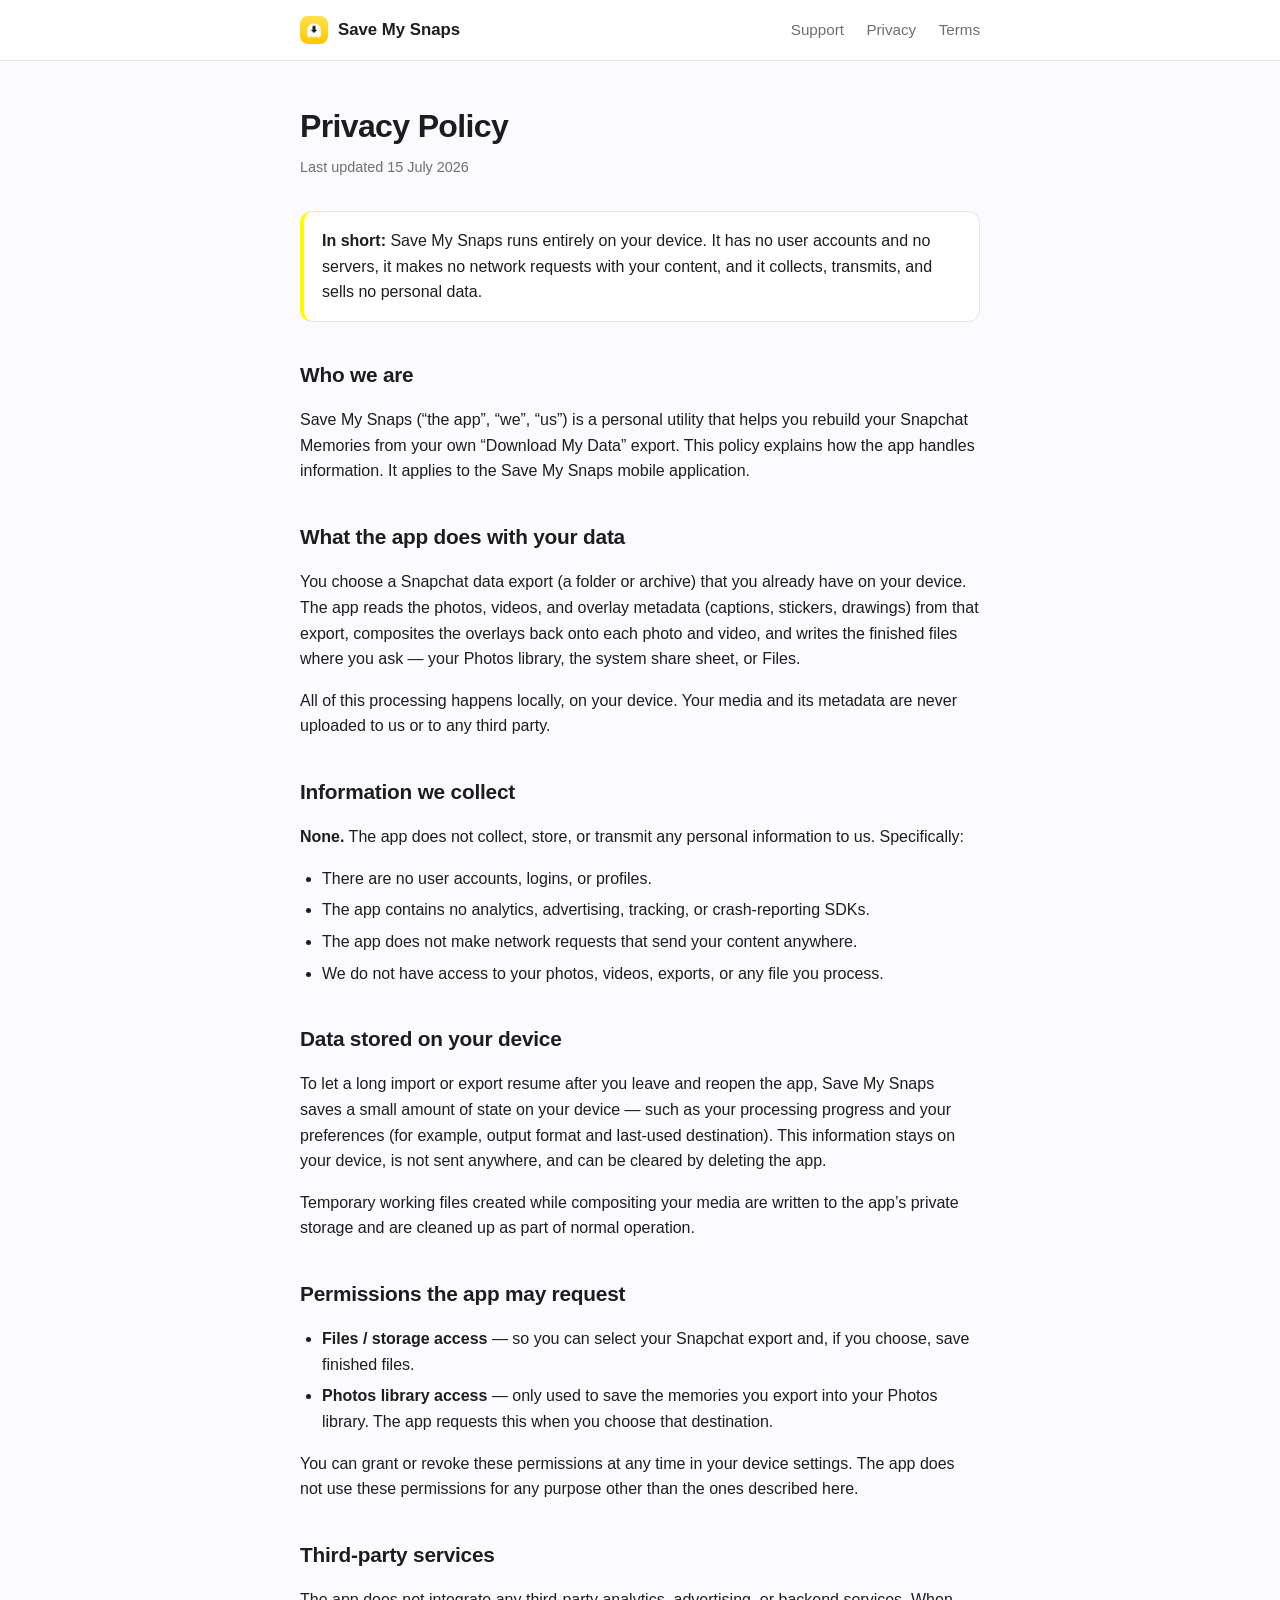
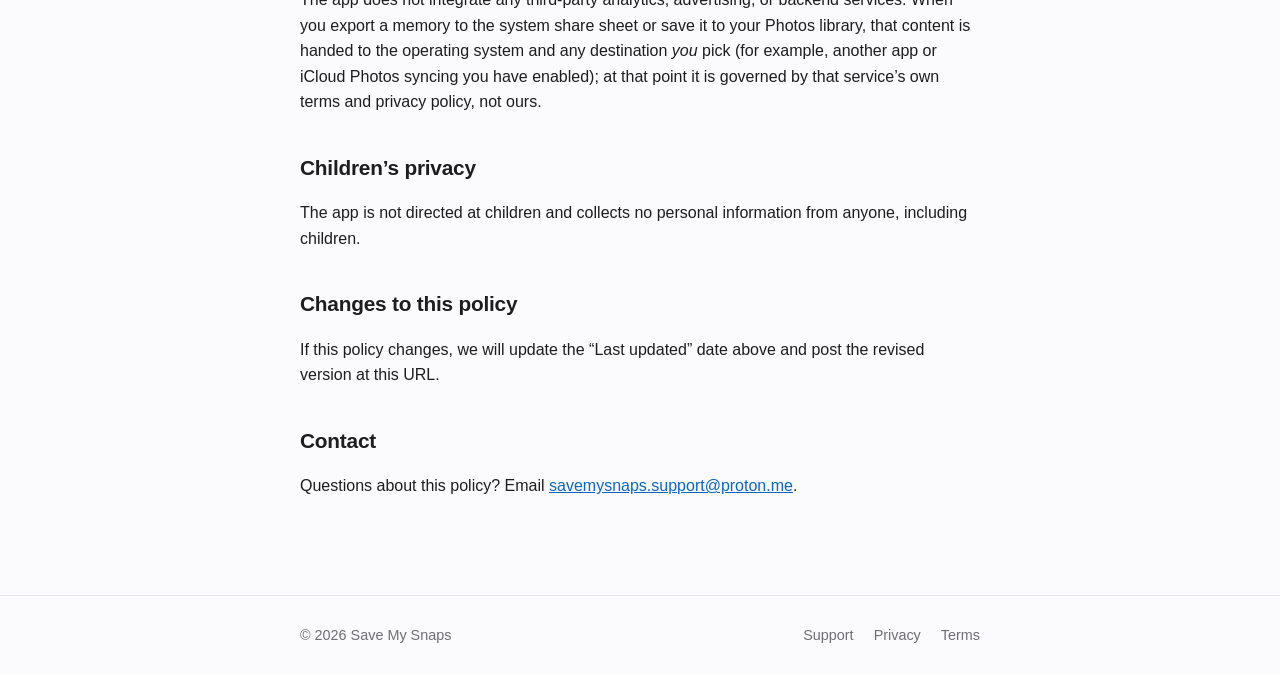
==== privacy.html @ fc8c82b7 "Add Save My Snaps docs site (landing, privacy, support, terms)" ====
<!DOCTYPE html>
<html lang="en">
<head>
  <meta charset="utf-8">
  <meta name="viewport" content="width=device-width, initial-scale=1">
  <title>Privacy Policy · Save My Snaps</title>
  <meta name="description" content="Save My Snaps privacy policy. The app runs entirely on your device and collects no personal data.">
  <link rel="stylesheet" href="style.css">
  <link rel="icon" type="image/png" href="app_icon.png">
  <link rel="apple-touch-icon" href="app_icon.png">
</head>
<body>
  <header class="site">
    <div class="wrap">
      <a class="brand" href="index.html"><img class="logo" src="app_icon.png" alt=""> Save My Snaps</a>
      <nav class="site">
        <a href="support.html">Support</a>
        <a href="privacy.html">Privacy</a>
        <a href="terms.html">Terms</a>
      </nav>
    </div>
  </header>

  <main class="doc">
    <div class="wrap">
      <h1>Privacy Policy</h1>
      <p class="updated">Last updated 15 July 2026</p>

      <div class="callout">
        <p><strong>In short:</strong> Save My Snaps runs entirely on your device. It has no user accounts and no servers, it makes no network requests with your content, and it collects, transmits, and sells no personal data.</p>
      </div>

      <h2>Who we are</h2>
      <p>Save My Snaps (“the app”, “we”, “us”) is a personal utility that helps you rebuild your Snapchat Memories from your own “Download My Data” export. This policy explains how the app handles information. It applies to the Save My Snaps mobile application.</p>

      <h2>What the app does with your data</h2>
      <p>You choose a Snapchat data export (a folder or archive) that you already have on your device. The app reads the photos, videos, and overlay metadata (captions, stickers, drawings) from that export, composites the overlays back onto each photo and video, and writes the finished files where you ask — your Photos library, the system share sheet, or Files.</p>
      <p>All of this processing happens locally, on your device. Your media and its metadata are never uploaded to us or to any third party.</p>

      <h2>Information we collect</h2>
      <p><strong>None.</strong> The app does not collect, store, or transmit any personal information to us. Specifically:</p>
      <ul>
        <li>There are no user accounts, logins, or profiles.</li>
        <li>The app contains no analytics, advertising, tracking, or crash-reporting SDKs.</li>
        <li>The app does not make network requests that send your content anywhere.</li>
        <li>We do not have access to your photos, videos, exports, or any file you process.</li>
      </ul>

      <h2>Data stored on your device</h2>
      <p>To let a long import or export resume after you leave and reopen the app, Save My Snaps saves a small amount of state on your device — such as your processing progress and your preferences (for example, output format and last-used destination). This information stays on your device, is not sent anywhere, and can be cleared by deleting the app.</p>
      <p>Temporary working files created while compositing your media are written to the app’s private storage and are cleaned up as part of normal operation.</p>

      <h2>Permissions the app may request</h2>
      <ul>
        <li><strong>Files / storage access</strong> — so you can select your Snapchat export and, if you choose, save finished files.</li>
        <li><strong>Photos library access</strong> — only used to save the memories you export into your Photos library. The app requests this when you choose that destination.</li>
      </ul>
      <p>You can grant or revoke these permissions at any time in your device settings. The app does not use these permissions for any purpose other than the ones described here.</p>

      <h2>Third-party services</h2>
      <p>The app does not integrate any third-party analytics, advertising, or backend services. When you export a memory to the system share sheet or save it to your Photos library, that content is handed to the operating system and any destination <em>you</em> pick (for example, another app or iCloud Photos syncing you have enabled); at that point it is governed by that service’s own terms and privacy policy, not ours.</p>

      <h2>Children’s privacy</h2>
      <p>The app is not directed at children and collects no personal information from anyone, including children.</p>

      <h2>Changes to this policy</h2>
      <p>If this policy changes, we will update the “Last updated” date above and post the revised version at this URL.</p>

      <h2>Contact</h2>
      <p>Questions about this policy? Email <a href="mailto:savemysnaps.support@proton.me">savemysnaps.support@proton.me</a>.</p>
    </div>
  </main>

  <footer class="site">
    <div class="wrap">
      <span>© 2026 Save My Snaps</span>
      <nav>
        <a href="support.html">Support</a>
        <a href="privacy.html">Privacy</a>
        <a href="terms.html">Terms</a>
      </nav>
    </div>
  </footer>
</body>
</html>
---- style.css ----
:root {
  color-scheme: light dark;
  --bg: #fbfbfd;
  --surface: #ffffff;
  --text: #1d1d1f;
  --muted: #6e6e73;
  --border: #e5e5ea;
  --accent: #fffc00;      /* Snapchat yellow */
  --accent-ink: #1d1d1f;
  --link: #0a66c2;
  --radius: 16px;
  --maxw: 720px;
}

@media (prefers-color-scheme: dark) {
  :root {
    --bg: #000000;
    --surface: #1c1c1e;
    --text: #f5f5f7;
    --muted: #98989d;
    --border: #38383a;
    --link: #4aa3ff;
  }
}

* { box-sizing: border-box; }

html { -webkit-text-size-adjust: 100%; }

body {
  margin: 0;
  font-family: -apple-system, BlinkMacSystemFont, "Segoe UI", Roboto, Helvetica, Arial, sans-serif;
  line-height: 1.6;
  color: var(--text);
  background: var(--bg);
  -webkit-font-smoothing: antialiased;
}

.wrap {
  max-width: var(--maxw);
  margin: 0 auto;
  padding: 0 20px;
}

/* Header */
header.site {
  border-bottom: 1px solid var(--border);
  background: var(--surface);
  position: sticky;
  top: 0;
  z-index: 10;
  backdrop-filter: saturate(180%) blur(12px);
}
header.site .wrap {
  display: flex;
  align-items: center;
  justify-content: space-between;
  height: 60px;
}
.brand {
  display: flex;
  align-items: center;
  gap: 10px;
  font-weight: 700;
  font-size: 1.05rem;
  text-decoration: none;
  color: var(--text);
}
.brand .logo {
  width: 28px;
  height: 28px;
  border-radius: 8px;
  object-fit: cover;
  display: block;
}
nav.site a {
  color: var(--muted);
  text-decoration: none;
  margin-left: 18px;
  font-size: 0.95rem;
}
nav.site a:hover { color: var(--text); }

/* Hero */
.hero {
  text-align: center;
  padding: 72px 0 48px;
}
.hero .logo-lg {
  width: 88px;
  height: 88px;
  border-radius: 22px;
  object-fit: cover;
  display: inline-block;
  margin-bottom: 24px;
  box-shadow: 0 8px 30px rgba(0,0,0,0.12);
}
.hero h1 {
  font-size: 2.6rem;
  line-height: 1.1;
  margin: 0 0 12px;
  letter-spacing: -0.02em;
}
.hero p.tagline {
  font-size: 1.25rem;
  color: var(--muted);
  margin: 0 auto;
  max-width: 32ch;
}

/* Buttons */
.cta {
  display: inline-flex;
  align-items: center;
  gap: 8px;
  margin: 28px 8px 0;
  padding: 12px 22px;
  border-radius: 999px;
  font-weight: 600;
  text-decoration: none;
  border: 1px solid var(--border);
  color: var(--text);
  background: var(--surface);
}
.cta.primary {
  background: var(--accent);
  color: var(--accent-ink);
  border-color: transparent;
}

/* Feature grid */
.features {
  display: grid;
  grid-template-columns: repeat(auto-fit, minmax(200px, 1fr));
  gap: 16px;
  padding: 24px 0 8px;
}
.card {
  background: var(--surface);
  border: 1px solid var(--border);
  border-radius: var(--radius);
  padding: 22px;
}
.card .ico { font-size: 26px; }
.card h3 { margin: 12px 0 6px; font-size: 1.05rem; }
.card p { margin: 0; color: var(--muted); font-size: 0.95rem; }

/* Content pages */
main.doc { padding: 40px 0 24px; }
main.doc h1 { font-size: 2rem; letter-spacing: -0.02em; margin: 0 0 4px; }
main.doc .updated { color: var(--muted); font-size: 0.9rem; margin: 0 0 32px; }
main.doc h2 { font-size: 1.3rem; margin: 36px 0 8px; letter-spacing: -0.01em; }
main.doc p, main.doc li { color: var(--text); }
main.doc ul { padding-left: 22px; }
main.doc li { margin: 6px 0; }
main.doc a { color: var(--link); }
.callout {
  background: var(--surface);
  border: 1px solid var(--border);
  border-left: 4px solid var(--accent);
  border-radius: 12px;
  padding: 16px 18px;
  margin: 20px 0;
}
.callout p { margin: 0; }

/* Footer */
footer.site {
  border-top: 1px solid var(--border);
  margin-top: 56px;
  padding: 28px 0;
  color: var(--muted);
  font-size: 0.9rem;
}
footer.site .wrap {
  display: flex;
  flex-wrap: wrap;
  gap: 12px 20px;
  justify-content: space-between;
  align-items: center;
}
footer.site a { color: var(--muted); text-decoration: none; }
footer.site a:hover { color: var(--text); }
footer.site nav a { margin-left: 16px; }

@media (max-width: 480px) {
  .hero h1 { font-size: 2rem; }
  .hero { padding: 48px 0 32px; }
  nav.site a { margin-left: 12px; font-size: 0.9rem; }
}
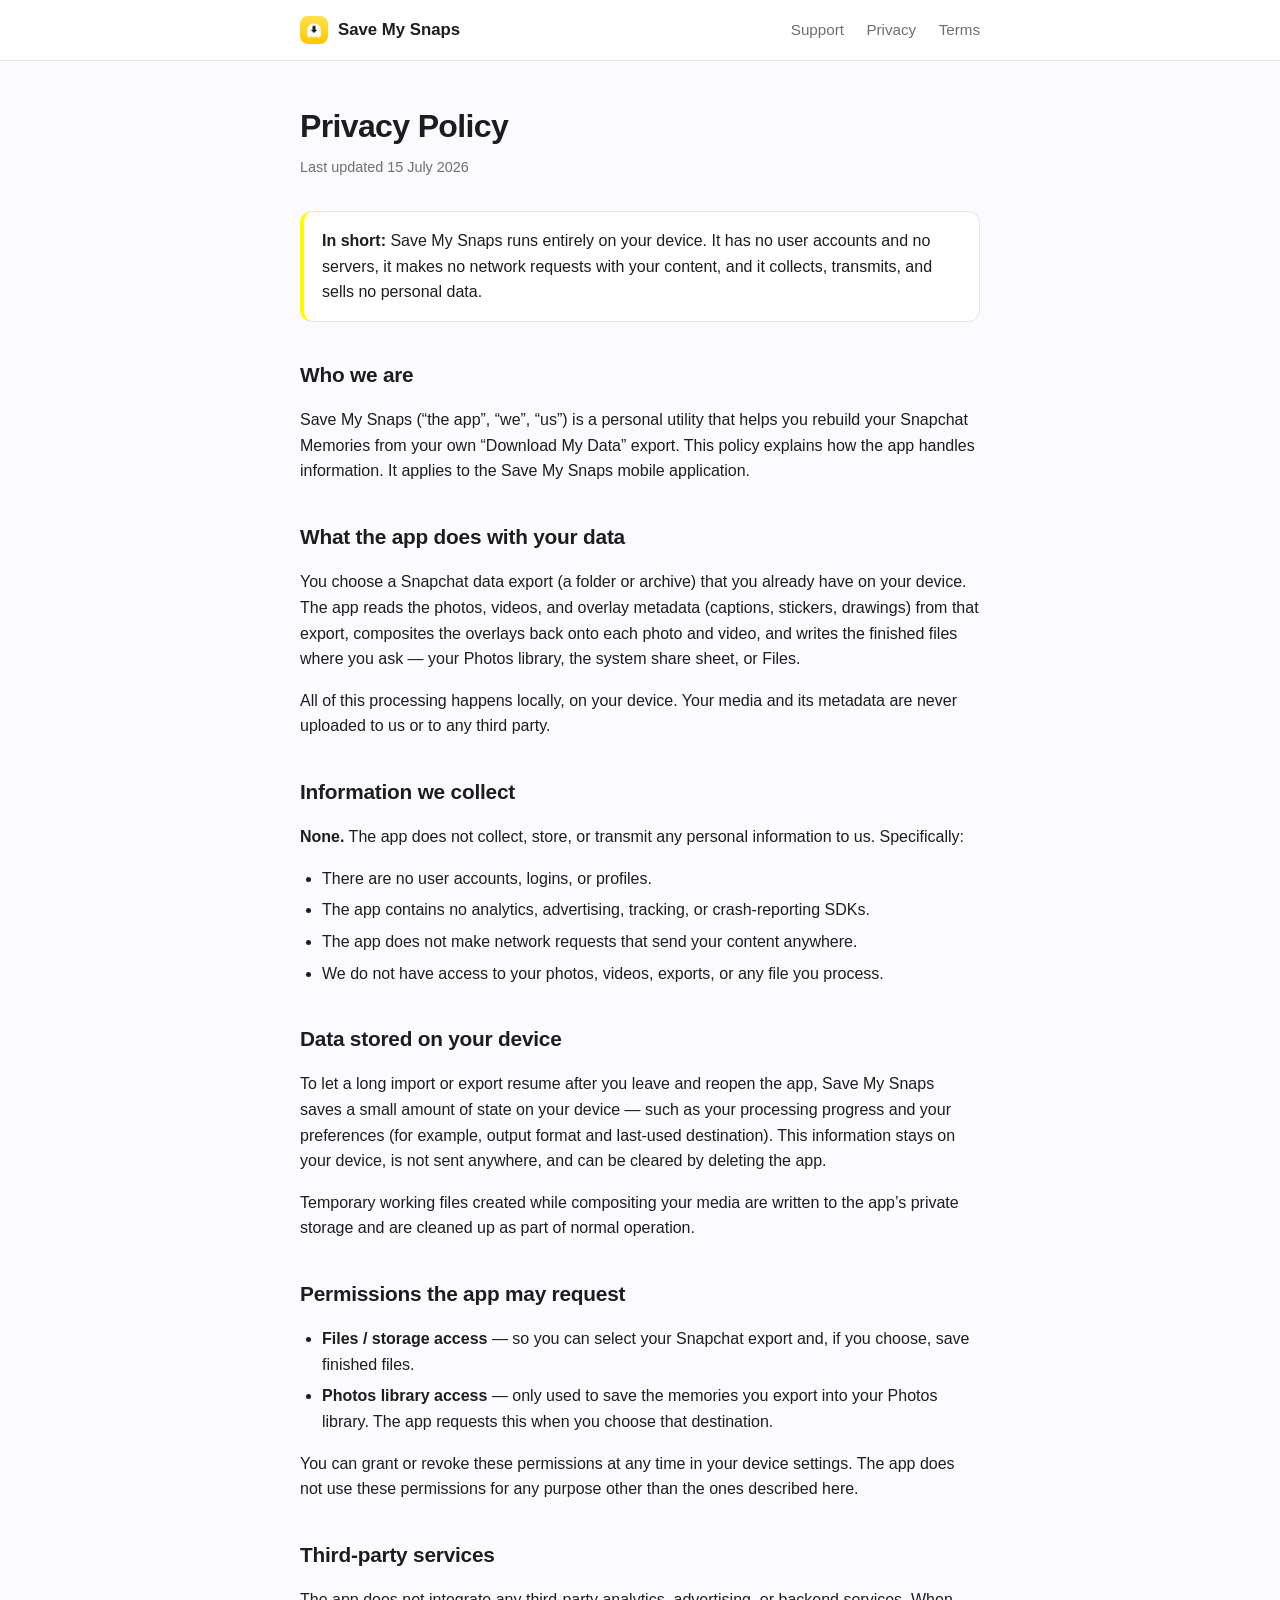
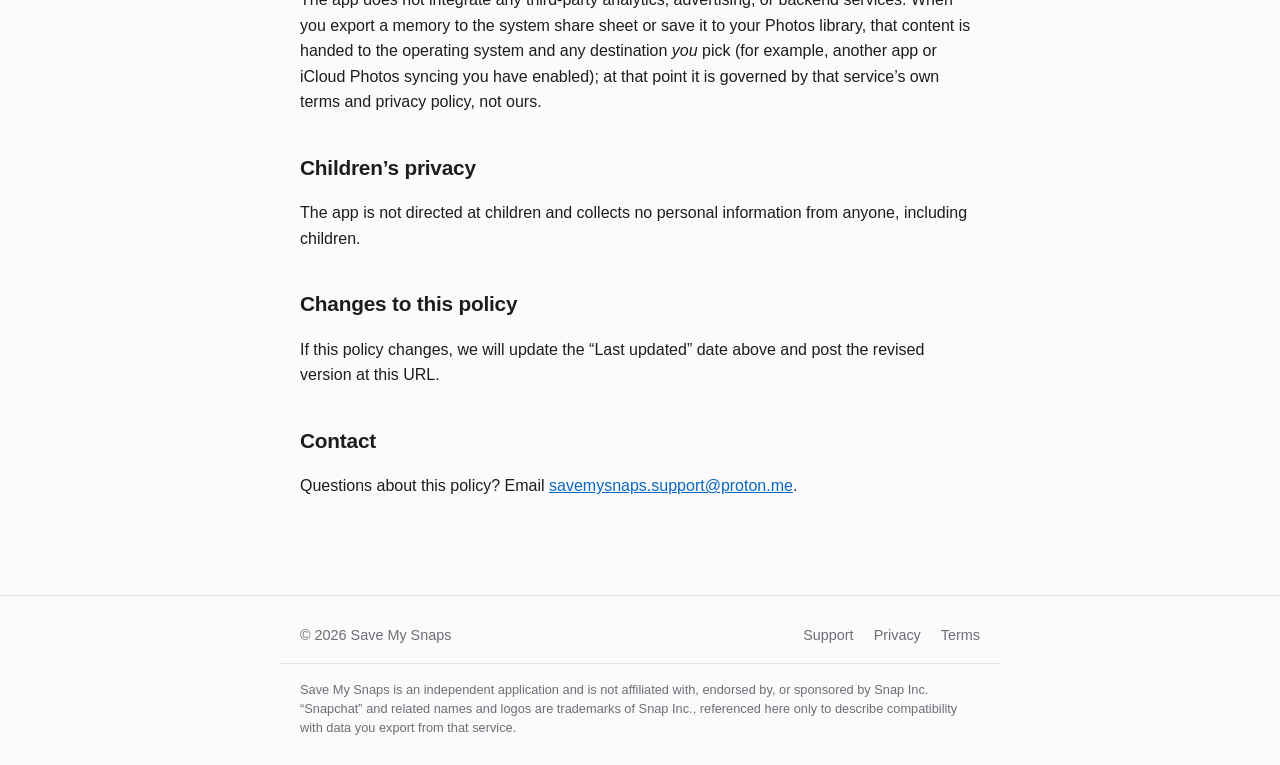
==== commit e68fcdeb: "Defensive trademark posture: nominative-only Snapchat refs, disclaimers, store listing" ====
--- a/privacy.html
+++ b/privacy.html
@@ -80,6 +80,9 @@
         <a href="terms.html">Terms</a>
       </nav>
     </div>
+    <div class="wrap tm">
+      <p>Save My Snaps is an independent application and is not affiliated with, endorsed by, or sponsored by Snap Inc. “Snapchat” and related names and logos are trademarks of Snap Inc., referenced here only to describe compatibility with data you export from that service.</p>
+    </div>
   </footer>
 </body>
 </html>
--- a/style.css
+++ b/style.css
@@ -182,6 +182,17 @@
 footer.site a { color: var(--muted); text-decoration: none; }
 footer.site a:hover { color: var(--text); }
 footer.site nav a { margin-left: 16px; }
+footer.site .tm {
+  margin-top: 16px;
+  padding-top: 16px;
+  border-top: 1px solid var(--border);
+}
+footer.site .tm p {
+  margin: 0;
+  font-size: 0.8rem;
+  line-height: 1.5;
+  color: var(--muted);
+}
 
 @media (max-width: 480px) {
   .hero h1 { font-size: 2rem; }
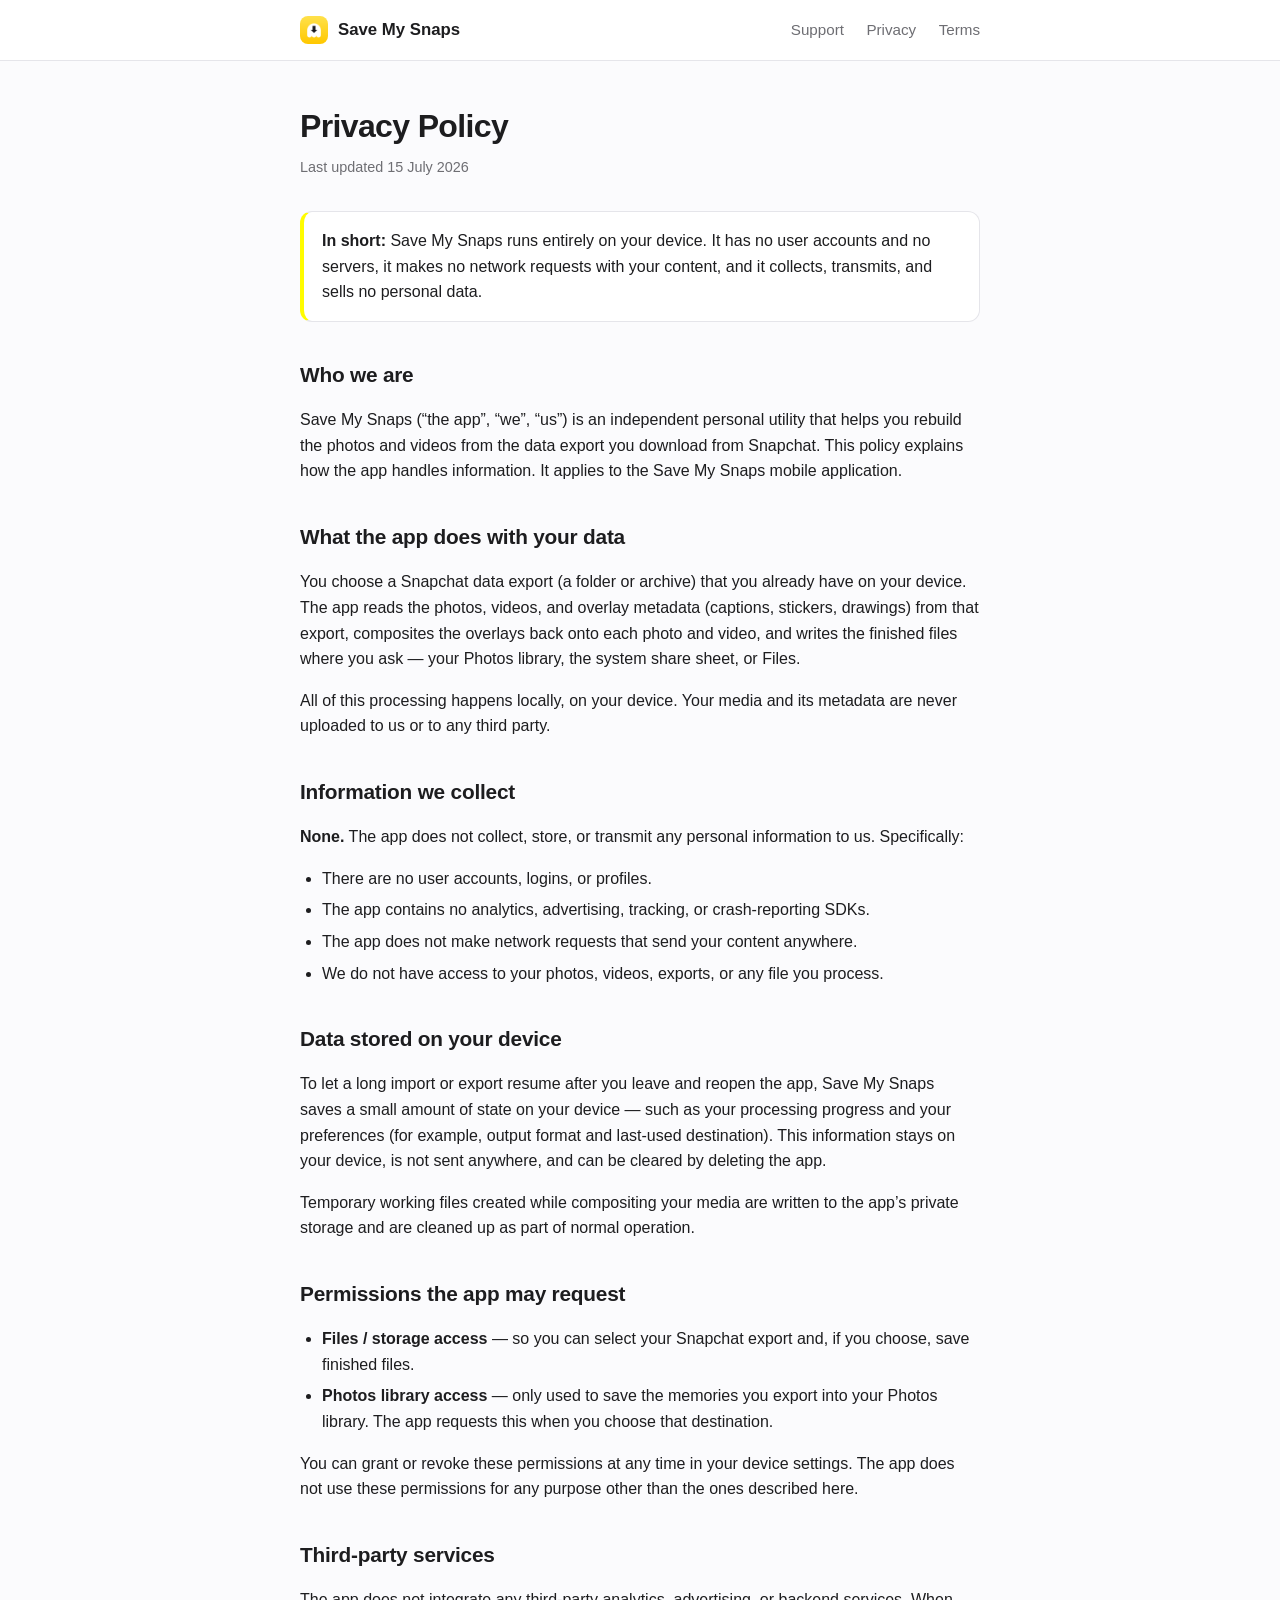
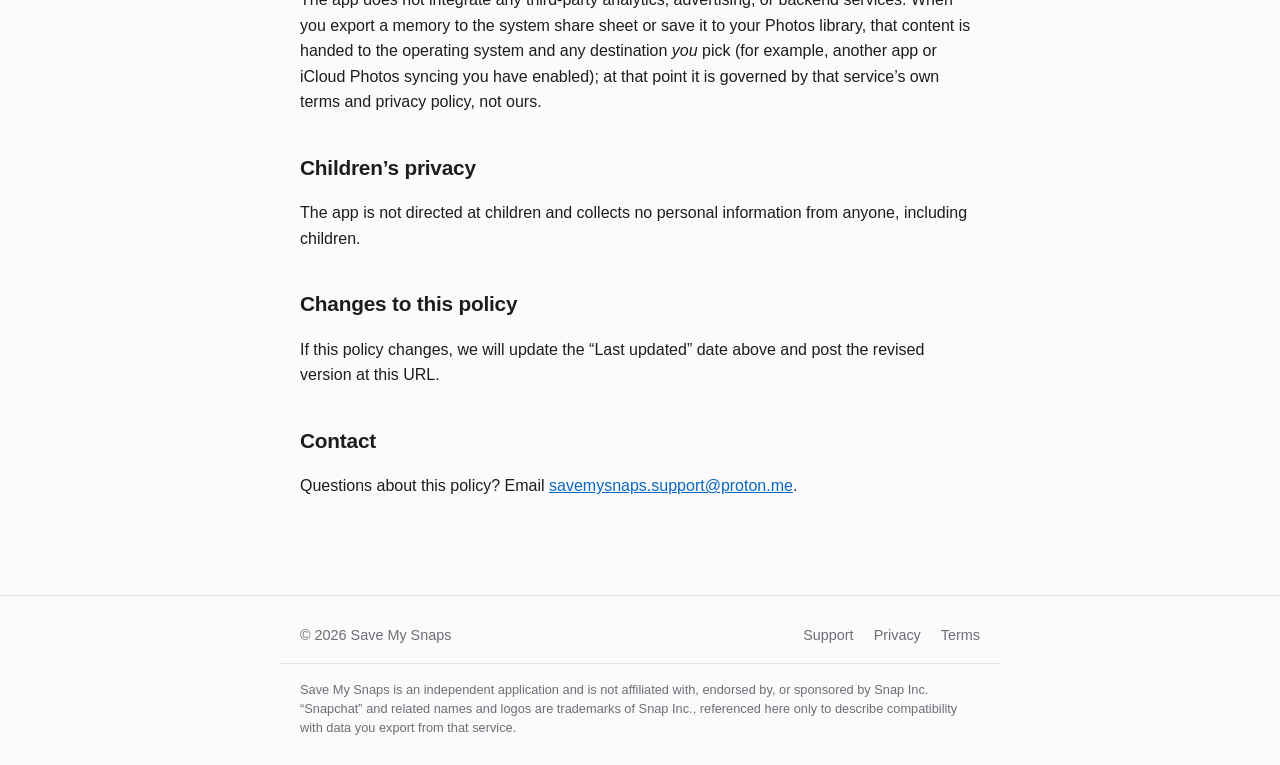
==== commit a5f29399: "Neutralize brand-feature phrasing in privacy policy" ====
--- a/privacy.html
+++ b/privacy.html
@@ -31,7 +31,7 @@
       </div>
 
       <h2>Who we are</h2>
-      <p>Save My Snaps (“the app”, “we”, “us”) is a personal utility that helps you rebuild your Snapchat Memories from your own “Download My Data” export. This policy explains how the app handles information. It applies to the Save My Snaps mobile application.</p>
+      <p>Save My Snaps (“the app”, “we”, “us”) is an independent personal utility that helps you rebuild the photos and videos from the data export you download from Snapchat. This policy explains how the app handles information. It applies to the Save My Snaps mobile application.</p>
 
       <h2>What the app does with your data</h2>
       <p>You choose a Snapchat data export (a folder or archive) that you already have on your device. The app reads the photos, videos, and overlay metadata (captions, stickers, drawings) from that export, composites the overlays back onto each photo and video, and writes the finished files where you ask — your Photos library, the system share sheet, or Files.</p>
